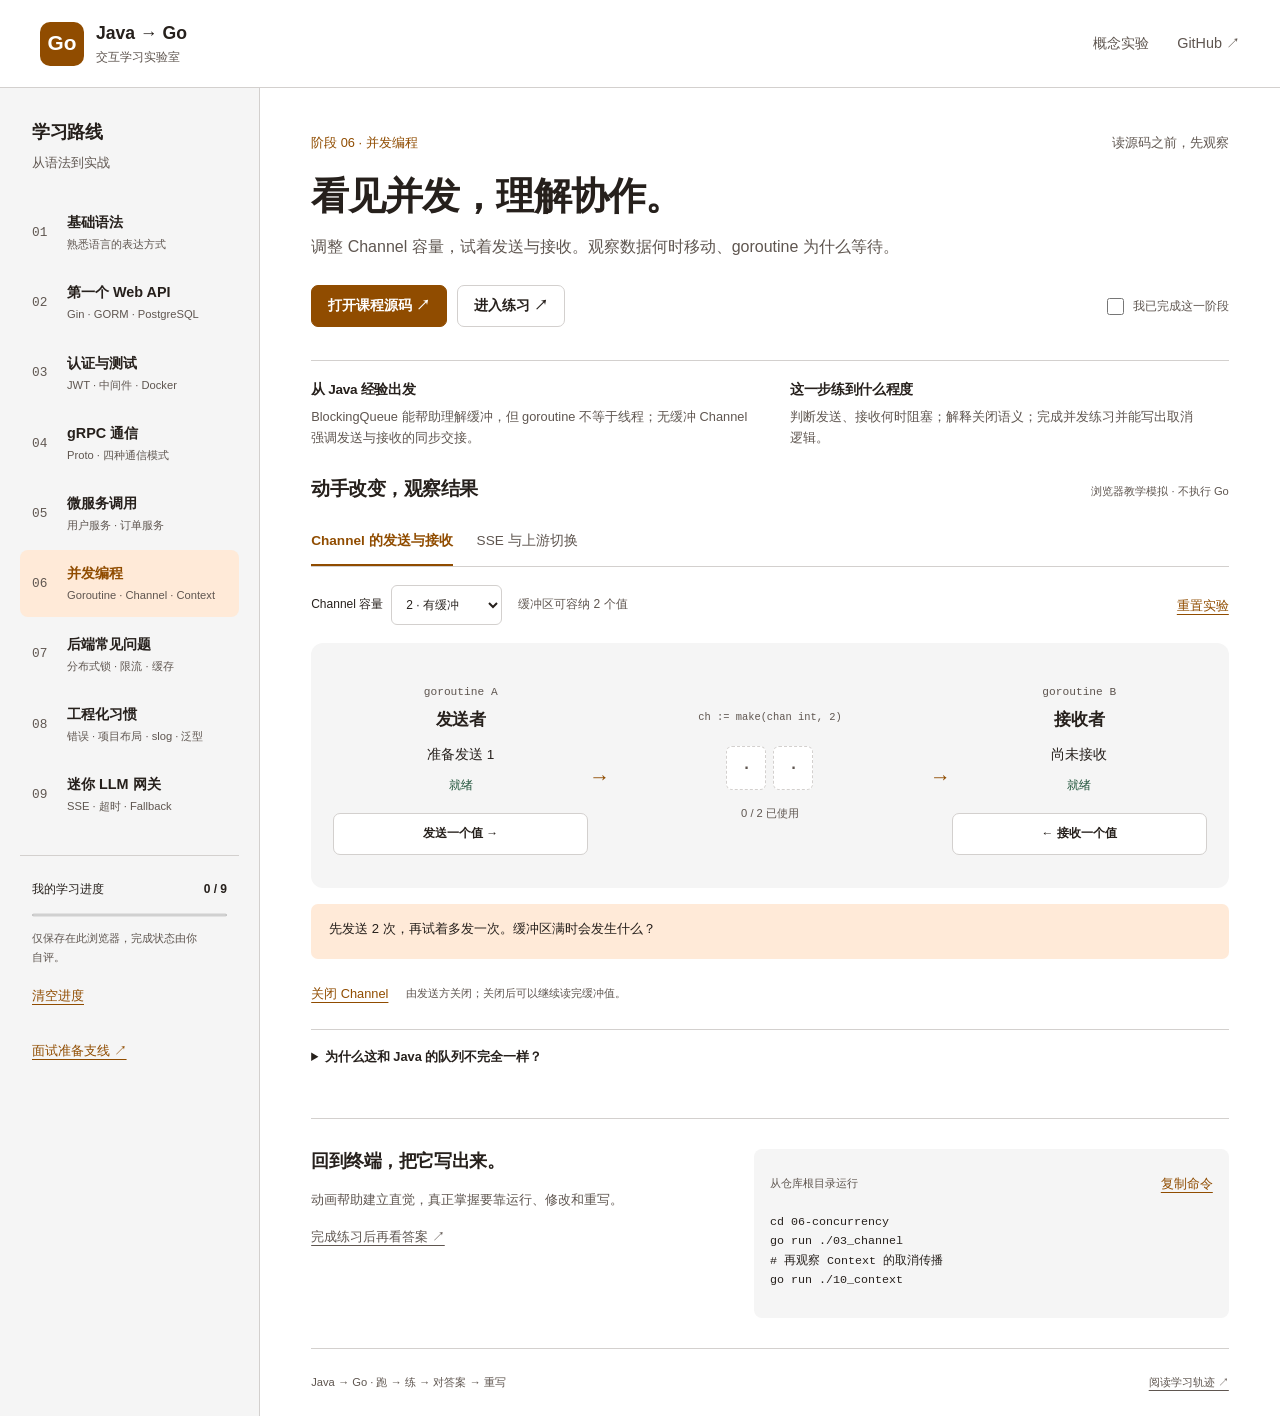
==== web/index.html @ a101d71e "feat: publish interactive Go learning lab with GitHub Pages" ====
<!doctype html>
<html lang="zh-CN">
<head>
  <meta charset="utf-8"><meta name="viewport" content="width=device-width, initial-scale=1">
  <title>Java → Go · 交互学习实验室</title>
  <meta name="description" content="面向 Java 开发者的 Go 交互学习实验室。九阶段课程、Channel 动态实验、SSE 与 fallback 逐步演示，连接真实源码与练习。">
  <link rel="icon" href="favicon.svg" type="image/svg+xml"><link rel="stylesheet" href="styles.css">
  <script type="module" src="app.mjs"></script>
</head>
<body>
<a class="skip" href="#lesson">跳到课程内容</a>
<header class="header"><a class="brand" href="#course-06"><span class="brand-symbol">Go</span><span>Java → Go <small>交互学习实验室</small></span></a><nav aria-label="主导航"><a href="#labs">概念实验</a><a href="https://github.com/hwj123hwj/go-learning-for-java-dev">GitHub ↗</a></nav></header>
<div class="workspace">
  <aside class="curriculum" aria-label="课程路线">
    <div class="sidebar-heading"><h2>学习路线</h2><span>从语法到实战</span></div>
    <div id="course-list"></div>
    <div class="progress-box"><label for="course-progress">我的学习进度 <strong id="progress-count">0 / 9</strong></label><progress id="course-progress" max="9" value="0"></progress><p id="storage-note">仅保存在此浏览器，完成状态由你自评。</p><button id="clear-progress" type="button" class="text-button">清空进度</button></div>
    <a class="branch-link" href="https://github.com/hwj123hwj/go-learning-for-java-dev/tree/main/interview-prep">面试准备支线 ↗</a>
  </aside>
  <main id="lesson">
    <section class="lesson-intro" aria-labelledby="lesson-title">
      <div class="lesson-topline"><span id="lesson-stage">阶段 06 · 并发编程</span><span class="reading-tag">读源码之前，先观察</span></div>
      <h1 id="lesson-title">看见并发，理解协作。</h1>
      <p id="lesson-description" class="lead">调整 Channel 容量，试着发送与接收。观察数据何时移动、goroutine 为什么等待。</p>
      <div class="lesson-actions"><a id="lesson-source" class="button primary" href="https://github.com/hwj123hwj/go-learning-for-java-dev/tree/main/06-concurrency">打开课程源码 ↗</a><a id="lesson-exercises" class="button" href="https://github.com/hwj123hwj/go-learning-for-java-dev/blob/main/06-concurrency/EXERCISES.md">进入练习 ↗</a><label class="completion"><input id="lesson-complete" type="checkbox">我已完成这一阶段</label></div>
    </section>
    <section class="lesson-notes" aria-label="本课学习要点"><div><h2>从 Java 经验出发</h2><p id="java-bridge"></p></div><div><h2>这一步练到什么程度</h2><p id="lesson-goal"></p></div></section>
    <section id="labs" class="labs" aria-labelledby="labs-title">
      <div class="section-title"><h2 id="labs-title">动手改变，观察结果</h2><span>浏览器教学模拟 · 不执行 Go</span></div>
      <div class="lab-tabs" role="tablist" aria-label="概念实验">
        <button id="tab-channel" role="tab" aria-selected="true" aria-controls="channel-panel" tabindex="0" data-lab="channel">Channel 的发送与接收</button>
        <button id="tab-gateway" role="tab" aria-selected="false" aria-controls="gateway-panel" tabindex="-1" data-lab="gateway">SSE 与上游切换</button>
      </div>
      <div id="channel-panel" role="tabpanel" aria-labelledby="tab-channel">
        <div class="lab-toolbar"><label>Channel 容量 <select id="capacity"><option value="0">0 · 无缓冲</option><option value="2" selected>2 · 有缓冲</option><option value="4">4 · 有缓冲</option></select></label><span id="channel-kind">缓冲区可容纳 2 个值</span><button id="channel-reset" class="text-button" type="button">重置实验</button></div>
        <div class="channel-stage" aria-label="发送者、Channel 和接收者状态">
          <div class="actor"><span class="actor-type">goroutine A</span><h3>发送者</h3><div id="sender-value" class="actor-value">准备发送 1</div><span id="sender-state" class="state">就绪</span><button id="send" type="button" class="button">发送一个值 →</button></div>
          <div class="channel-middle"><span class="connection-arrow" aria-hidden="true">→</span><div class="buffer-label"><code>ch := make(chan int, 2)</code></div><div id="buffer" class="buffer" aria-label="Channel 缓冲区"></div><div id="buffer-count">0 / 2 已使用</div><span class="connection-arrow" aria-hidden="true">→</span></div>
          <div class="actor"><span class="actor-type">goroutine B</span><h3>接收者</h3><div id="receiver-value" class="actor-value">尚未接收</div><span id="receiver-state" class="state">就绪</span><button id="receive" type="button" class="button">← 接收一个值</button></div>
        </div>
        <p id="channel-message" class="lab-message" role="status">先发送两次，再试着发送第三次。缓冲区满时会发生什么？</p>
        <div class="lab-footer"><button id="channel-close" type="button" class="text-button">关闭 Channel</button><span id="close-note">由发送方关闭；关闭后可以继续读完缓冲值。</span></div>
        <details class="explanation"><summary>为什么这和 Java 的队列不完全一样？</summary><p>有缓冲 Channel 可以类比有界 BlockingQueue，但容量为 0 时，发送与接收必须配对；它更接近一次交接。Channel 也有关闭语义：缓冲读完后返回零值与 ok=false。这个实验每侧只模拟一个 goroutine，一侧阻塞后不能继续执行下一次操作。</p><a href="https://github.com/hwj123hwj/go-learning-for-java-dev/blob/main/06-concurrency/03_channel/main.go">对照 03_channel/main.go ↗</a></details>
      </div>
      <div id="gateway-panel" role="tabpanel" aria-labelledby="tab-gateway" hidden>
        <div class="lab-toolbar"><label>上游 A 的行为 <select id="scenario"><option value="success">正常流式响应</option><option value="fallback">返回 503，切换 B</option><option value="invalid">返回 400，停止请求</option><option value="partial">输出后发生读错误</option><option value="cancel">客户端在流中取消</option></select></label><span>每一步对应一次链路状态变化</span></div>
        <div class="gateway-stage"><div class="route-node" data-node="client"><small>请求入口</small><h3>客户端</h3><span>POST /chat/completions</span></div><span class="route-arrow" aria-hidden="true">→</span><div class="route-node" data-node="proxy"><small>Chain.Stream</small><h3>Go 代理</h3><span>校验 · 转发 · Flush</span></div><span class="route-arrow" aria-hidden="true">→</span><div class="upstreams"><div class="route-node" data-node="a"><h3>上游 A</h3><span>首选</span></div><div class="route-node" data-node="b"><h3>上游 B</h3><span>备用</span></div></div></div>
        <div class="playback"><button id="play" class="button primary" type="button">播放过程</button><button id="step" class="button" type="button">下一步</button><button id="gateway-reset" class="text-button" type="button">重置</button><span id="step-count">0 / 0</span></div>
        <p id="gateway-message" class="lab-message" role="status">选择场景后播放，或逐步查看。</p>
        <div class="stream-output"><div><h3>客户端收到的内容</h3><p id="stream-text">等待请求…</p><span id="stream-state">尚未发送</span></div><div><h3>事件轨迹</h3><ol id="trace"><li>点击“播放过程”开始。</li></ol></div></div>
        <details class="explanation"><summary>动画与本仓库的实现有什么对应关系？</summary><p>这里演示流式路径：A 返回可切换的错误（例如 503）时直接尝试 B，不在 A 上重试。400 是不可重试错误。进入流读取后产生的读错误会原样返回，不再 fallback；客户端取消会结束请求。非流式路径才会按 ATTEMPTS 在同一上游重试。本动画的“断流”特指读取返回错误，并不等同于所有提前 EOF 场景。</p><a href="https://github.com/hwj123hwj/go-learning-for-java-dev/blob/main/09-streaming-proxy/internal/provider/chain.go">对照 provider/chain.go ↗</a></details>
      </div>
    </section>
    <section class="practice" aria-labelledby="practice-title"><div><h2 id="practice-title">回到终端，把它写出来。</h2><p id="practice-description">动画帮助建立直觉，真正掌握要靠运行、修改和重写。</p><a id="solution-link" href="https://github.com/hwj123hwj/go-learning-for-java-dev/blob/main/06-concurrency/SOLUTIONS.md">完成练习后再看答案 ↗</a></div><div class="command-panel"><div><span>从仓库根目录运行</span><button id="copy-command" type="button" class="text-button">复制命令</button></div><pre><code id="lesson-command"></code></pre><p id="copy-status" role="status"></p></div></section>
    <footer>Java → Go · 跑 → 练 → 对答案 → 重写 <a href="https://github.com/hwj123hwj/go-learning-for-java-dev/blob/main/JOURNEY.md">阅读学习轨迹 ↗</a></footer>
  </main>
</div>
<noscript>交互实验需要 JavaScript。<a href="https://github.com/hwj123hwj/go-learning-for-java-dev">打开完整课程与源码</a>。</noscript>
</body></html>
---- web/styles.css ----
:root{color-scheme:light;--bg:oklch(1 0 0);--surface:oklch(.97 0 0);--ink:oklch(.25 .012 60);--muted:oklch(.46 .015 60);--primary:oklch(.49 .12 60);--tint:oklch(.95 .035 60);--line:oklch(.86 .005 60);--accent:oklch(.36 .065 230);--success:oklch(.4 .07 160);--danger:oklch(.46 .15 25);font-family:-apple-system,BlinkMacSystemFont,"Segoe UI","PingFang SC","Microsoft YaHei",sans-serif;font-size:16px;line-height:1.65}
*{box-sizing:border-box}body{margin:0;background:var(--bg);color:var(--ink);min-width:320px}a{color:var(--primary);text-underline-offset:4px}button,input,select{font:inherit}button,a,input,select{touch-action:manipulation}button{cursor:pointer}button:disabled{cursor:not-allowed;opacity:.5}button:active:not(:disabled){transform:translateY(1px)}:focus-visible{outline:3px solid var(--primary);outline-offset:4px}h1,h2,h3{line-height:1.35;text-wrap:balance;letter-spacing:-.025em}p{max-width:72ch;text-wrap:pretty}h2{font-size:1.15rem}h3{font-size:1.05rem}code,pre{font-family:ui-monospace,SFMono-Regular,Consolas,monospace}button{transition:background 160ms ease-out,color 160ms ease-out}button:hover:not(:disabled){background:var(--tint)}[hidden]{display:none!important}.skip{position:fixed;top:-80px;left:16px;background:var(--ink);color:white;padding:12px;z-index:3}.skip:focus{top:12px}
.header{height:88px;padding-inline:40px;border-bottom:1px solid var(--line);display:flex;align-items:center;justify-content:space-between;gap:20px}.brand{display:flex;align-items:center;gap:12px;color:var(--ink);font-weight:750;text-decoration:none;font-size:1.1rem}.brand-symbol{width:44px;height:44px;background:var(--primary);color:var(--bg);border-radius:10px;display:grid;place-items:center;font-weight:800;font-size:1.3rem}.brand small{display:block;color:var(--muted);font-size:.75rem;font-weight:500}.header nav{display:flex;gap:28px;font-size:.9rem}.header nav a{color:var(--muted);text-decoration:none}
.workspace{display:grid;grid-template-columns:260px minmax(0,1fr);max-width:1600px;margin:auto}.curriculum{border-right:1px solid var(--line);padding:32px 20px;background:var(--surface)}.sidebar-heading{padding-inline:12px;margin-bottom:24px}.sidebar-heading h2{margin:0 0 4px}.sidebar-heading span{color:var(--muted);font-size:.8rem}.course-item{display:flex;width:100%;align-items:center;gap:12px;padding:12px;border:0;background:transparent;color:var(--ink);text-align:left;border-radius:8px;margin-bottom:4px;text-decoration:none}.course-item .course-number{font-family:ui-monospace,monospace;font-size:.8rem;color:var(--muted);min-width:23px}.course-item strong{display:block;font-size:.9rem;font-weight:650}.course-item small{display:block;color:var(--muted);font-size:.7rem}.course-item[aria-current="step"]{background:var(--tint);color:var(--primary)}.course-item:hover{background:var(--tint)}.course-done{margin-left:auto;color:var(--success)}.progress-box{padding:24px 12px 0;border-top:1px solid var(--line);margin-top:28px;font-size:.75rem}.progress-box label{display:flex;justify-content:space-between;gap:8px}.progress-box progress{accent-color:var(--primary);width:100%;height:6px;display:block;margin-top:12px}.progress-box p{color:var(--muted);font-size:.7rem}.branch-link{display:block;margin:26px 12px;font-size:.8rem}.text-button{padding:5px 0;min-height:36px;border:0;background:transparent;color:var(--primary);text-decoration:underline;text-underline-offset:4px;font-size:.8rem}
main{min-width:0;padding:44px clamp(24px,4vw,64px) 0}.lesson-topline{display:flex;justify-content:space-between;gap:12px;font-size:.8rem;color:var(--primary)}.reading-tag{color:var(--muted)}h1{font-size:2.35rem;margin:18px 0 12px}.lead{font-size:1rem;color:var(--muted);margin-top:0}.lesson-actions{display:flex;flex-wrap:wrap;gap:10px;align-items:center;margin-top:24px}.button{display:inline-flex;justify-content:center;align-items:center;min-height:42px;padding:8px 16px;border:1px solid var(--line);border-radius:7px;background:var(--bg);color:var(--ink);font-size:.85rem;font-weight:600;text-decoration:none}.button:hover{background:var(--tint)}.primary{background:var(--primary);border-color:var(--primary);color:var(--bg)}.primary:hover:not(:disabled){background:var(--ink);color:var(--bg)}.completion{display:flex;align-items:center;gap:6px;color:var(--muted);font-size:.78rem;margin-left:auto;min-height:44px}.completion input{width:17px;height:17px;accent-color:var(--primary)}.lesson-notes{display:grid;grid-template-columns:1fr 1fr;gap:40px;border-top:1px solid var(--line);margin-top:32px;padding:20px 0 28px}.lesson-notes h2{font-size:.85rem;margin:0 0 6px}.lesson-notes p{font-size:.8rem;color:var(--muted);margin:0}
.labs{scroll-margin-top:20px}.section-title{display:flex;align-items:baseline;justify-content:space-between;gap:15px;margin-bottom:16px}.section-title h2{margin:0;font-size:1.2rem}.section-title span{font-size:.7rem;color:var(--muted)}.lab-tabs{display:flex;border-bottom:1px solid var(--line);gap:24px}.lab-tabs button{min-height:48px;padding:12px 0;border:0;border-bottom:2px solid transparent;background:transparent;color:var(--muted);font-size:.85rem}.lab-tabs button[aria-selected="true"]{color:var(--primary);border-bottom-color:var(--primary);font-weight:700}.lab-toolbar{display:flex;flex-wrap:wrap;align-items:center;gap:16px;padding:18px 0;font-size:.75rem}.lab-toolbar label{display:flex;align-items:center;gap:8px}.lab-toolbar select{max-width:100%;font-size:.75rem;color:var(--ink);padding:8px 26px 8px 10px;border:1px solid var(--line);border-radius:6px;background:var(--bg);min-height:40px}.lab-toolbar>span{color:var(--muted)}.lab-toolbar>.text-button{margin-left:auto}
.channel-stage{display:grid;grid-template-columns:1fr 1.3fr 1fr;gap:16px;background:var(--surface);border-radius:12px;padding:28px 22px;min-height:245px;align-items:center}.actor{text-align:center;min-width:0}.actor-type{color:var(--muted);font-size:.7rem;font-family:ui-monospace,monospace}.actor h3{margin:6px 0 12px}.actor-value{font-size:.85rem;min-height:28px}.state{display:block;font-size:.72rem;color:var(--success);margin:4px 0 18px}.state.waiting{color:var(--primary)}.actor .button{font-size:.75rem;padding:8px 10px;width:100%}.channel-middle{position:relative;text-align:center;min-width:0}.buffer-label{font-size:.65rem;color:var(--muted);overflow-wrap:anywhere}.buffer{display:flex;justify-content:center;gap:7px;margin:20px 0 12px;min-height:46px}.slot{display:grid;place-items:center;width:40px;height:44px;border:1px dashed var(--line);border-radius:6px;color:var(--muted);font:700 1rem ui-monospace,monospace;background:var(--bg)}.slot.filled{background:var(--primary);color:var(--bg);border-color:var(--primary);animation:arrive 220ms ease-out}.handoff{display:flex;align-items:center;justify-content:center;border:1px dashed var(--line);border-radius:7px;padding:8px;font-size:.72rem;color:var(--muted);width:100%}#buffer-count{font-size:.7rem;color:var(--muted)}.connection-arrow{position:absolute;top:45%;font-size:1.3rem;color:var(--primary)}.connection-arrow:first-child{left:-15px}.connection-arrow:last-child{right:-15px}.lab-message{padding:14px 18px;background:var(--tint);color:var(--ink);border-radius:7px;font-size:.82rem;margin:16px 0;max-width:none;min-height:55px}.lab-footer{display:flex;align-items:center;gap:18px}.lab-footer span{color:var(--muted);font-size:.7rem}.explanation{margin-top:18px;border-top:1px solid var(--line);padding-top:16px;font-size:.8rem}.explanation summary{cursor:pointer;min-height:32px;font-weight:600}.explanation p{color:var(--muted)}
.gateway-stage{display:flex;align-items:center;gap:12px;background:var(--surface);padding:26px 20px;border-radius:12px;min-height:245px}.route-node{flex:1;padding:16px 12px;border:1px solid var(--line);border-radius:8px;background:var(--bg);min-width:0;transition:background 200ms ease-out,border-color 200ms ease-out}.route-node h3{margin:6px 0}.route-node small,.route-node span{font-size:.65rem;color:var(--muted);display:block;overflow-wrap:anywhere}.route-node.active{background:var(--tint);border-color:var(--primary)}.route-node.failed{border-color:var(--danger);background:oklch(.97 .015 25)}.route-arrow{color:var(--primary)}.upstreams{flex:1;display:flex;flex-direction:column;gap:8px}.upstreams .route-node{padding:8px 12px}.playback{display:flex;align-items:center;flex-wrap:wrap;gap:12px;margin-top:18px}.playback>span{margin-left:auto;font: .8rem ui-monospace,monospace;color:var(--muted)}.stream-output{display:grid;grid-template-columns:1fr 1fr;gap:28px;padding:8px 0}.stream-output h3{font-size:.8rem;margin:0 0 12px}.stream-output p{min-height:44px;margin:0 0 6px;font-size:1.1rem}.stream-output span{font-size:.7rem;color:var(--muted)}#trace{font: .7rem/1.8 ui-monospace,monospace;margin:0;padding-left:22px;min-height:126px;color:var(--muted)}
.practice{display:grid;grid-template-columns:1fr 1.15fr;gap:30px;margin-top:40px;padding-block:30px;border-top:1px solid var(--line)}.practice h2{margin-top:0}.practice p,.practice a{font-size:.8rem;color:var(--muted)}.command-panel{min-width:0;border-radius:8px;background:var(--surface);padding:16px}.command-panel>div{display:flex;align-items:center;justify-content:space-between;gap:8px;font-size:.7rem;color:var(--muted)}pre{margin:12px 0;font-size:.73rem;white-space:pre-wrap;overflow-wrap:anywhere}.command-panel p{margin:0}footer{display:flex;justify-content:space-between;gap:16px;padding-block:24px;border-top:1px solid var(--line);font-size:.7rem;color:var(--muted)}footer a{color:var(--muted)}noscript{padding:16px;display:block}@keyframes arrive{from{transform:translateY(-8px);opacity:.4}to{transform:translateY(0);opacity:1}}
@media(min-width:1300px){.curriculum{padding-inline:24px}.workspace{grid-template-columns:280px minmax(0,1fr)}}
@media(max-width:1050px){.workspace{grid-template-columns:220px minmax(0,1fr)}main{padding-inline:24px}.completion{margin-left:0}.channel-stage{gap:12px;padding:22px 12px}.reading-tag{display:none}.section-title{display:block}.section-title span{display:block;margin-top:6px}.practice{grid-template-columns:1fr}.gateway-stage{gap:6px;padding:22px 10px}}
@media(max-width:760px){.header{height:76px;padding-inline:18px}.header nav{gap:16px;font-size:.75rem}.workspace{display:block}.curriculum{border-right:0;border-bottom:1px solid var(--line);padding:18px}.sidebar-heading{display:none}#course-list{display:flex;overflow-x:auto;gap:6px;padding-bottom:8px}.course-item{min-width:150px;margin:0}.progress-box{margin:10px 0 0;padding:0;border:0}.progress-box p,.progress-box .text-button,.branch-link{display:none}.progress-box label{font-size:.7rem}.progress-box progress{margin-top:6px}main{padding:28px 18px 0}h1{font-size:1.85rem}.lesson-notes{gap:20px}.lab-toolbar>span{display:none}.lab-tabs{gap:16px}.lab-tabs button{font-size:.78rem}.channel-stage{grid-template-columns:1fr 1.05fr 1fr;padding:22px 10px;gap:12px}.buffer{gap:3px}.slot{width:28px;height:36px;font-size:.8rem}.actor h3{font-size:.95rem}.actor-value{font-size:.7rem}.actor .button{font-size:.68rem;padding:8px 4px}.actor-type{font-size:.6rem}.buffer-label{font-size:.57rem}.connection-arrow{display:none}.lab-footer{align-items:flex-start;gap:16px}.lab-footer button{white-space:nowrap}.stream-output{gap:18px}.route-node{padding:10px 7px}.route-node h3{font-size:.88rem}.route-node span{font-size:.58rem}.gateway-stage{gap:5px}footer{flex-wrap:wrap}.lesson-actions .button{font-size:.78rem}.completion{font-size:.73rem}.lab-toolbar label{flex-wrap:wrap}}
@media(max-width:380px){.header nav a:first-child{display:none}.lesson-notes{grid-template-columns:1fr;gap:16px}.channel-stage{gap:7px;padding-inline:7px}.slot{width:21px}.stream-output{grid-template-columns:1fr}.route-arrow{display:none}}
@media(prefers-reduced-motion:reduce){*,*::before,*::after{animation:none!important;transition:none!important}html{scroll-behavior:auto}}
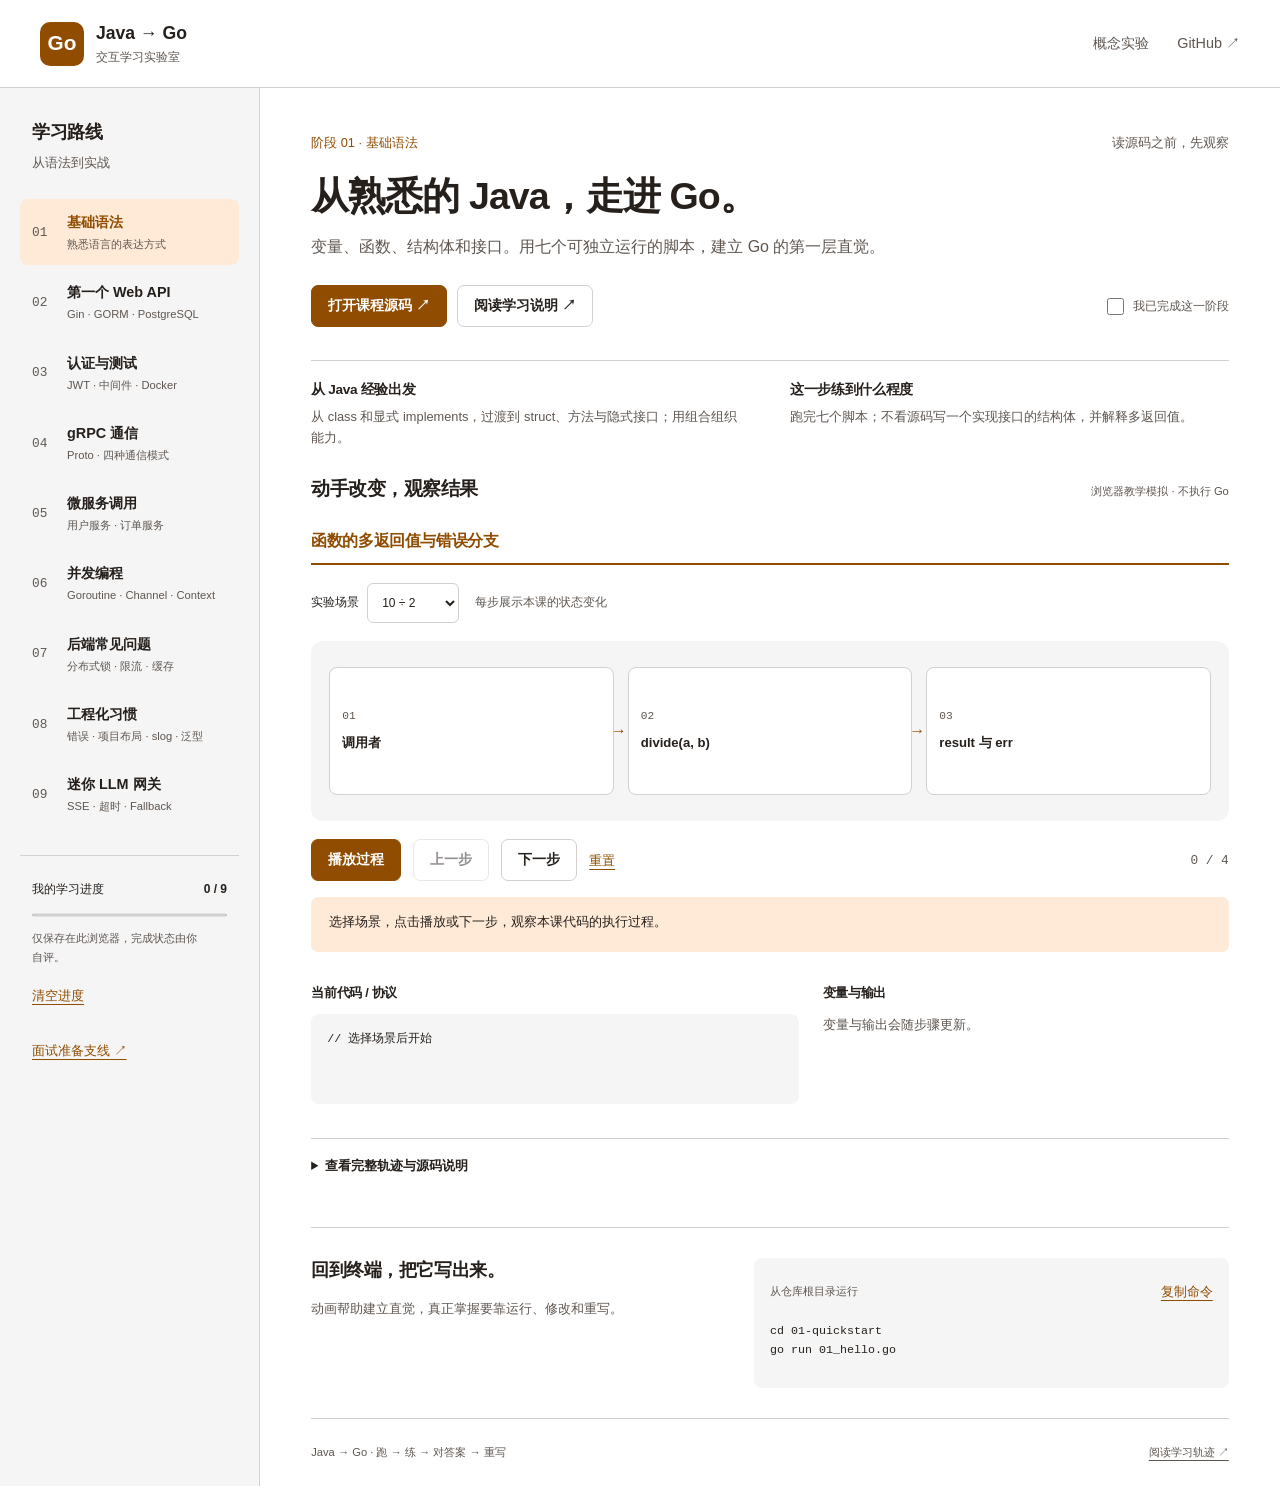
==== commit 585bebb6: "fix: show a dedicated interactive lab for each Go course" ====
--- a/web/index.html
+++ b/web/index.html
@@ -3,13 +3,13 @@
 <head>
   <meta charset="utf-8"><meta name="viewport" content="width=device-width, initial-scale=1">
   <title>Java → Go · 交互学习实验室</title>
-  <meta name="description" content="面向 Java 开发者的 Go 交互学习实验室。九阶段课程、Channel 动态实验、SSE 与 fallback 逐步演示，连接真实源码与练习。">
+  <meta name="description" content="面向 Java 开发者的 Go 交互学习实验室。九阶段课程各有对应实验：函数、API、JWT、gRPC、微服务、Channel、限流、错误链、SSE，连接真实源码与练习。">
   <link rel="icon" href="favicon.svg" type="image/svg+xml"><link rel="stylesheet" href="styles.css">
   <script type="module" src="app.mjs"></script>
 </head>
 <body>
 <a class="skip" href="#lesson">跳到课程内容</a>
-<header class="header"><a class="brand" href="#course-06"><span class="brand-symbol">Go</span><span>Java → Go <small>交互学习实验室</small></span></a><nav aria-label="主导航"><a href="#labs">概念实验</a><a href="https://github.com/hwj123hwj/go-learning-for-java-dev">GitHub ↗</a></nav></header>
+<header class="header"><a class="brand" href="#course-01"><span class="brand-symbol">Go</span><span>Java → Go <small>交互学习实验室</small></span></a><nav aria-label="主导航"><a href="#labs">概念实验</a><a href="https://github.com/hwj123hwj/go-learning-for-java-dev">GitHub ↗</a></nav></header>
 <div class="workspace">
   <aside class="curriculum" aria-label="课程路线">
     <div class="sidebar-heading"><h2>学习路线</h2><span>从语法到实战</span></div>
@@ -19,19 +19,24 @@
   </aside>
   <main id="lesson">
     <section class="lesson-intro" aria-labelledby="lesson-title">
-      <div class="lesson-topline"><span id="lesson-stage">阶段 06 · 并发编程</span><span class="reading-tag">读源码之前，先观察</span></div>
-      <h1 id="lesson-title">看见并发，理解协作。</h1>
-      <p id="lesson-description" class="lead">调整 Channel 容量，试着发送与接收。观察数据何时移动、goroutine 为什么等待。</p>
-      <div class="lesson-actions"><a id="lesson-source" class="button primary" href="https://github.com/hwj123hwj/go-learning-for-java-dev/tree/main/06-concurrency">打开课程源码 ↗</a><a id="lesson-exercises" class="button" href="https://github.com/hwj123hwj/go-learning-for-java-dev/blob/main/06-concurrency/EXERCISES.md">进入练习 ↗</a><label class="completion"><input id="lesson-complete" type="checkbox">我已完成这一阶段</label></div>
+      <div class="lesson-topline"><span id="lesson-stage">阶段 01 · 基础语法</span><span class="reading-tag">读源码之前，先观察</span></div>
+      <h1 id="lesson-title">从熟悉的 Java，走进 Go。</h1>
+      <p id="lesson-description" class="lead">变量、函数、结构体和接口。用七个可独立运行的脚本，建立 Go 的第一层直觉。</p>
+      <div class="lesson-actions"><a id="lesson-source" class="button primary" href="https://github.com/hwj123hwj/go-learning-for-java-dev/tree/main/01-quickstart">打开课程源码 ↗</a><a id="lesson-exercises" class="button" href="https://github.com/hwj123hwj/go-learning-for-java-dev/blob/main/01-quickstart/README.md">进入练习 ↗</a><label class="completion"><input id="lesson-complete" type="checkbox">我已完成这一阶段</label></div>
     </section>
     <section class="lesson-notes" aria-label="本课学习要点"><div><h2>从 Java 经验出发</h2><p id="java-bridge"></p></div><div><h2>这一步练到什么程度</h2><p id="lesson-goal"></p></div></section>
     <section id="labs" class="labs" aria-labelledby="labs-title">
       <div class="section-title"><h2 id="labs-title">动手改变，观察结果</h2><span>浏览器教学模拟 · 不执行 Go</span></div>
-      <div class="lab-tabs" role="tablist" aria-label="概念实验">
-        <button id="tab-channel" role="tab" aria-selected="true" aria-controls="channel-panel" tabindex="0" data-lab="channel">Channel 的发送与接收</button>
-        <button id="tab-gateway" role="tab" aria-selected="false" aria-controls="gateway-panel" tabindex="-1" data-lab="gateway">SSE 与上游切换</button>
+      <h3 id="lab-title" class="course-lab-title">本课实验</h3>
+      <div id="course-panel" aria-labelledby="lab-title" hidden>
+        <div class="lab-toolbar"><label>实验场景 <select class="course-scenario"></select></label><span>每步展示本课的状态变化</span></div>
+        <div class="course-diagram" aria-label="执行过程"></div>
+        <div class="playback"><button type="button" class="button primary" data-action="play">播放过程</button><button type="button" class="button" data-action="previous">上一步</button><button type="button" class="button" data-action="next">下一步</button><button type="button" class="text-button" data-action="reset">重置</button><span class="course-frame-count"></span></div>
+        <p class="course-frame-message lab-message" role="status"></p>
+        <div class="course-details"><div><h3>当前代码 / 协议</h3><pre><code class="course-frame-code"></code></pre></div><div><h3>变量与输出</h3><dl class="course-values"></dl></div></div>
+        <details class="explanation"><summary>查看完整轨迹与源码说明</summary><ol class="course-trace"></ol><p class="course-lab-note"></p><a class="course-lab-source">对照课程源码 ↗</a></details>
       </div>
-      <div id="channel-panel" role="tabpanel" aria-labelledby="tab-channel">
+      <div id="channel-panel" aria-labelledby="lab-title" hidden>
         <div class="lab-toolbar"><label>Channel 容量 <select id="capacity"><option value="0">0 · 无缓冲</option><option value="2" selected>2 · 有缓冲</option><option value="4">4 · 有缓冲</option></select></label><span id="channel-kind">缓冲区可容纳 2 个值</span><button id="channel-reset" class="text-button" type="button">重置实验</button></div>
         <div class="channel-stage" aria-label="发送者、Channel 和接收者状态">
           <div class="actor"><span class="actor-type">goroutine A</span><h3>发送者</h3><div id="sender-value" class="actor-value">准备发送 1</div><span id="sender-state" class="state">就绪</span><button id="send" type="button" class="button">发送一个值 →</button></div>
@@ -42,7 +47,7 @@
         <div class="lab-footer"><button id="channel-close" type="button" class="text-button">关闭 Channel</button><span id="close-note">由发送方关闭；关闭后可以继续读完缓冲值。</span></div>
         <details class="explanation"><summary>为什么这和 Java 的队列不完全一样？</summary><p>有缓冲 Channel 可以类比有界 BlockingQueue，但容量为 0 时，发送与接收必须配对；它更接近一次交接。Channel 也有关闭语义：缓冲读完后返回零值与 ok=false。这个实验每侧只模拟一个 goroutine，一侧阻塞后不能继续执行下一次操作。</p><a href="https://github.com/hwj123hwj/go-learning-for-java-dev/blob/main/06-concurrency/03_channel/main.go">对照 03_channel/main.go ↗</a></details>
       </div>
-      <div id="gateway-panel" role="tabpanel" aria-labelledby="tab-gateway" hidden>
+      <div id="gateway-panel" aria-labelledby="lab-title" hidden>
         <div class="lab-toolbar"><label>上游 A 的行为 <select id="scenario"><option value="success">正常流式响应</option><option value="fallback">返回 503，切换 B</option><option value="invalid">返回 400，停止请求</option><option value="partial">输出后发生读错误</option><option value="cancel">客户端在流中取消</option></select></label><span>每一步对应一次链路状态变化</span></div>
         <div class="gateway-stage"><div class="route-node" data-node="client"><small>请求入口</small><h3>客户端</h3><span>POST /chat/completions</span></div><span class="route-arrow" aria-hidden="true">→</span><div class="route-node" data-node="proxy"><small>Chain.Stream</small><h3>Go 代理</h3><span>校验 · 转发 · Flush</span></div><span class="route-arrow" aria-hidden="true">→</span><div class="upstreams"><div class="route-node" data-node="a"><h3>上游 A</h3><span>首选</span></div><div class="route-node" data-node="b"><h3>上游 B</h3><span>备用</span></div></div></div>
         <div class="playback"><button id="play" class="button primary" type="button">播放过程</button><button id="step" class="button" type="button">下一步</button><button id="gateway-reset" class="text-button" type="button">重置</button><span id="step-count">0 / 0</span></div>
--- a/web/styles.css
+++ b/web/styles.css
@@ -12,3 +12,12 @@
 @media(max-width:760px){.header{height:76px;padding-inline:18px}.header nav{gap:16px;font-size:.75rem}.workspace{display:block}.curriculum{border-right:0;border-bottom:1px solid var(--line);padding:18px}.sidebar-heading{display:none}#course-list{display:flex;overflow-x:auto;gap:6px;padding-bottom:8px}.course-item{min-width:150px;margin:0}.progress-box{margin:10px 0 0;padding:0;border:0}.progress-box p,.progress-box .text-button,.branch-link{display:none}.progress-box label{font-size:.7rem}.progress-box progress{margin-top:6px}main{padding:28px 18px 0}h1{font-size:1.85rem}.lesson-notes{gap:20px}.lab-toolbar>span{display:none}.lab-tabs{gap:16px}.lab-tabs button{font-size:.78rem}.channel-stage{grid-template-columns:1fr 1.05fr 1fr;padding:22px 10px;gap:12px}.buffer{gap:3px}.slot{width:28px;height:36px;font-size:.8rem}.actor h3{font-size:.95rem}.actor-value{font-size:.7rem}.actor .button{font-size:.68rem;padding:8px 4px}.actor-type{font-size:.6rem}.buffer-label{font-size:.57rem}.connection-arrow{display:none}.lab-footer{align-items:flex-start;gap:16px}.lab-footer button{white-space:nowrap}.stream-output{gap:18px}.route-node{padding:10px 7px}.route-node h3{font-size:.88rem}.route-node span{font-size:.58rem}.gateway-stage{gap:5px}footer{flex-wrap:wrap}.lesson-actions .button{font-size:.78rem}.completion{font-size:.73rem}.lab-toolbar label{flex-wrap:wrap}}
 @media(max-width:380px){.header nav a:first-child{display:none}.lesson-notes{grid-template-columns:1fr;gap:16px}.channel-stage{gap:7px;padding-inline:7px}.slot{width:21px}.stream-output{grid-template-columns:1fr}.route-arrow{display:none}}
 @media(prefers-reduced-motion:reduce){*,*::before,*::after{animation:none!important;transition:none!important}html{scroll-behavior:auto}}
+.course-lab-title{font-size:1rem;margin:0;padding:12px 0;border-bottom:2px solid var(--primary);color:var(--primary)}
+.course-diagram{display:flex;gap:14px;align-items:stretch;background:var(--surface);border-radius:12px;padding:26px 18px;min-height:180px}
+.concept-node{position:relative;flex:1;min-width:0;display:flex;flex-direction:column;justify-content:center;gap:10px;padding:16px 12px;border:1px solid var(--line);border-radius:8px;background:var(--bg);transition:background 180ms ease-out,border-color 180ms ease-out}
+.concept-node:not(:last-child)::after{content:'→';position:absolute;right:-14px;color:var(--primary)}
+.concept-node.current{border-color:var(--primary);background:var(--tint)}
+.concept-node.failed{border-color:var(--danger)}
+.concept-node strong{font-size:.82rem;overflow-wrap:anywhere}.concept-number{font:.7rem ui-monospace,monospace;color:var(--muted)}.concept-marker{font-size:.65rem;color:var(--primary)}
+.course-details{display:grid;grid-template-columns:1.2fr 1fr;gap:24px;padding:16px 0}.course-details>div{min-width:0}.course-details h3{font-size:.8rem;margin:0 0 12px}.course-details pre{padding:16px;background:var(--surface);border-radius:8px;min-height:90px;margin:0}.course-values{margin:0;font-size:.8rem}.course-values>div{display:flex;justify-content:space-between;gap:16px;padding:6px 0;border-bottom:1px solid var(--line)}.course-values dt{color:var(--muted)}.course-values dd{margin:0;overflow-wrap:anywhere;text-align:right}.value-empty{color:var(--muted)}.course-trace{padding-left:22px;color:var(--muted)}
+@media(max-width:760px){.course-diagram{flex-direction:column;gap:18px;padding:18px}.concept-node{padding:12px;flex-direction:row;justify-content:flex-start;align-items:center;gap:12px;min-height:54px}.concept-node:not(:last-child)::after{content:'↓';right:50%;bottom:-21px}.concept-marker{margin-left:auto}.course-details{grid-template-columns:1fr}.playback .button{font-size:.75rem;padding:8px 12px}}
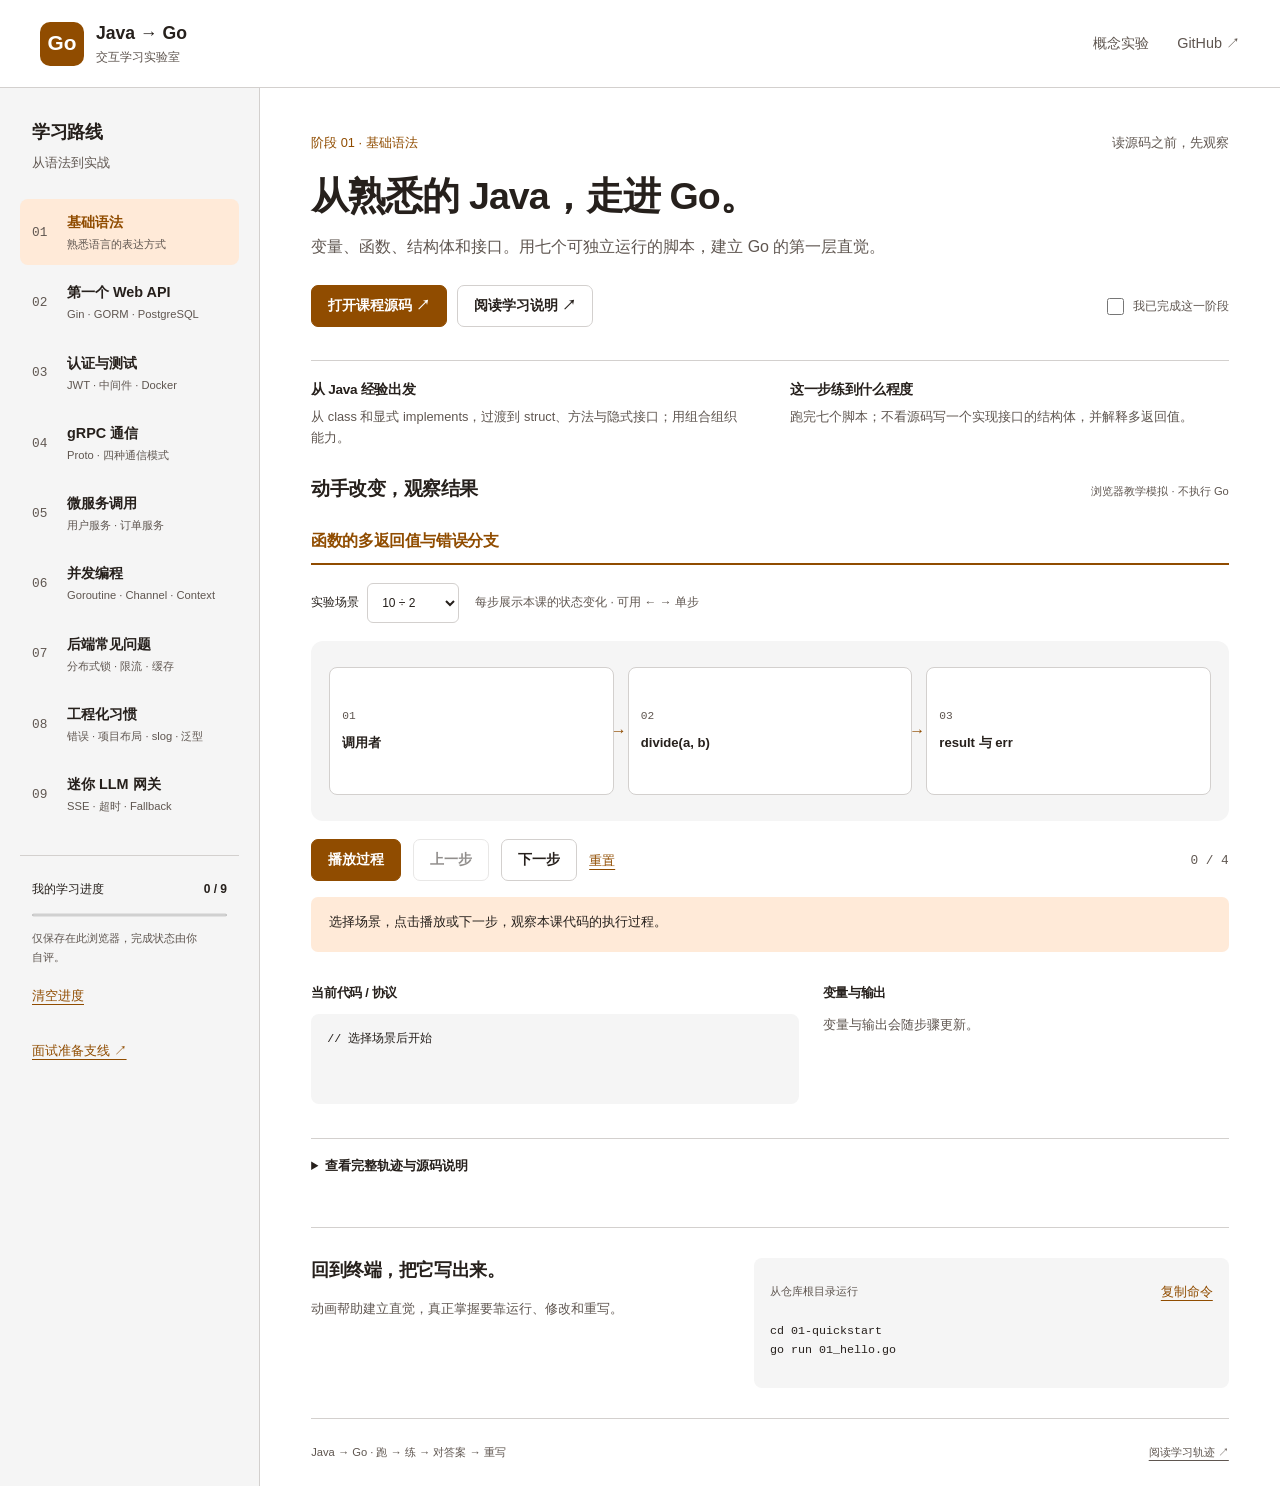
==== commit 7bcaae74: "feat(web): sharing meta, web manifest, 404 page and arrow-key lab stepping" ====
--- a/web/index.html
+++ b/web/index.html
@@ -4,7 +4,14 @@
   <meta charset="utf-8"><meta name="viewport" content="width=device-width, initial-scale=1">
   <title>Java → Go · 交互学习实验室</title>
   <meta name="description" content="面向 Java 开发者的 Go 交互学习实验室。九阶段课程各有对应实验：函数、API、JWT、gRPC、微服务、Channel、限流、错误链、SSE，连接真实源码与练习。">
-  <link rel="icon" href="favicon.svg" type="image/svg+xml"><link rel="stylesheet" href="styles.css">
+  <link rel="canonical" href="https://hwj123hwj.github.io/go-learning-for-java-dev/">
+  <meta name="theme-color" content="#97502e">
+  <meta property="og:title" content="Java → Go · 交互学习实验室">
+  <meta property="og:description" content="面向 Java 开发者的 Go 交互学习实验室。九阶段课程各有对应实验：函数、API、JWT、gRPC、微服务、Channel、限流、错误链、SSE。">
+  <meta property="og:type" content="website">
+  <meta property="og:url" content="https://hwj123hwj.github.io/go-learning-for-java-dev/">
+  <meta name="twitter:card" content="summary">
+  <link rel="icon" href="favicon.svg" type="image/svg+xml"><link rel="manifest" href="manifest.webmanifest"><link rel="stylesheet" href="styles.css">
   <script type="module" src="app.mjs"></script>
 </head>
 <body>
@@ -29,7 +36,7 @@
       <div class="section-title"><h2 id="labs-title">动手改变，观察结果</h2><span>浏览器教学模拟 · 不执行 Go</span></div>
       <h3 id="lab-title" class="course-lab-title">本课实验</h3>
       <div id="course-panel" aria-labelledby="lab-title" hidden>
-        <div class="lab-toolbar"><label>实验场景 <select class="course-scenario"></select></label><span>每步展示本课的状态变化</span></div>
+        <div class="lab-toolbar"><label>实验场景 <select class="course-scenario"></select></label><span>每步展示本课的状态变化 · 可用 ← → 单步</span></div>
         <div class="course-diagram" aria-label="执行过程"></div>
         <div class="playback"><button type="button" class="button primary" data-action="play">播放过程</button><button type="button" class="button" data-action="previous">上一步</button><button type="button" class="button" data-action="next">下一步</button><button type="button" class="text-button" data-action="reset">重置</button><span class="course-frame-count"></span></div>
         <p class="course-frame-message lab-message" role="status"></p>
@@ -48,7 +55,7 @@
         <details class="explanation"><summary>为什么这和 Java 的队列不完全一样？</summary><p>有缓冲 Channel 可以类比有界 BlockingQueue，但容量为 0 时，发送与接收必须配对；它更接近一次交接。Channel 也有关闭语义：缓冲读完后返回零值与 ok=false。这个实验每侧只模拟一个 goroutine，一侧阻塞后不能继续执行下一次操作。</p><a href="https://github.com/hwj123hwj/go-learning-for-java-dev/blob/main/06-concurrency/03_channel/main.go">对照 03_channel/main.go ↗</a></details>
       </div>
       <div id="gateway-panel" aria-labelledby="lab-title" hidden>
-        <div class="lab-toolbar"><label>上游 A 的行为 <select id="scenario"><option value="success">正常流式响应</option><option value="fallback">返回 503，切换 B</option><option value="invalid">返回 400，停止请求</option><option value="partial">输出后发生读错误</option><option value="cancel">客户端在流中取消</option></select></label><span>每一步对应一次链路状态变化</span></div>
+        <div class="lab-toolbar"><label>上游 A 的行为 <select id="scenario"><option value="success">正常流式响应</option><option value="fallback">返回 503，切换 B</option><option value="invalid">返回 400，停止请求</option><option value="partial">输出后发生读错误</option><option value="cancel">客户端在流中取消</option></select></label><span>每一步对应一次链路状态变化 · → 单步</span></div>
         <div class="gateway-stage"><div class="route-node" data-node="client"><small>请求入口</small><h3>客户端</h3><span>POST /chat/completions</span></div><span class="route-arrow" aria-hidden="true">→</span><div class="route-node" data-node="proxy"><small>Chain.Stream</small><h3>Go 代理</h3><span>校验 · 转发 · Flush</span></div><span class="route-arrow" aria-hidden="true">→</span><div class="upstreams"><div class="route-node" data-node="a"><h3>上游 A</h3><span>首选</span></div><div class="route-node" data-node="b"><h3>上游 B</h3><span>备用</span></div></div></div>
         <div class="playback"><button id="play" class="button primary" type="button">播放过程</button><button id="step" class="button" type="button">下一步</button><button id="gateway-reset" class="text-button" type="button">重置</button><span id="step-count">0 / 0</span></div>
         <p id="gateway-message" class="lab-message" role="status">选择场景后播放，或逐步查看。</p>
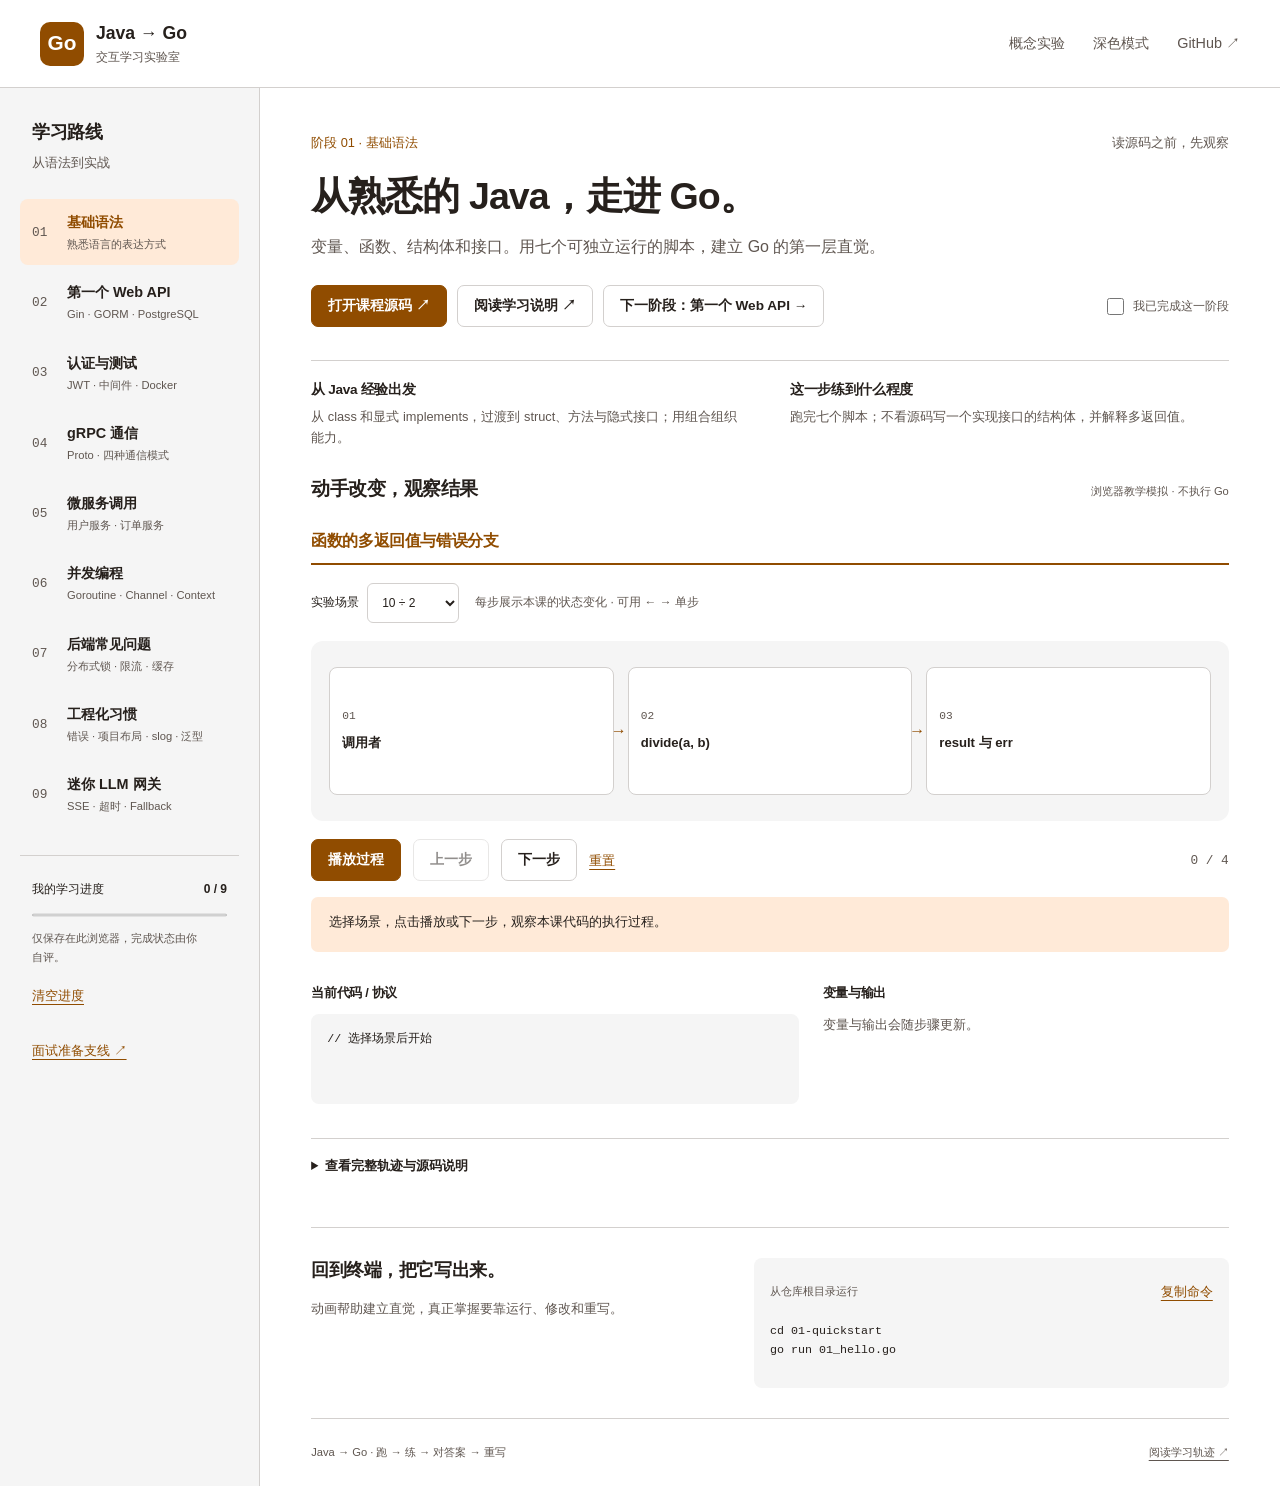
==== commit 7e9411f3: "feat(web): dark mode, next-stage navigation, gateway step-back, share card - Auto dark theme followi" ====
--- a/web/index.html
+++ b/web/index.html
@@ -10,13 +10,18 @@
   <meta property="og:description" content="面向 Java 开发者的 Go 交互学习实验室。九阶段课程各有对应实验：函数、API、JWT、gRPC、微服务、Channel、限流、错误链、SSE。">
   <meta property="og:type" content="website">
   <meta property="og:url" content="https://hwj123hwj.github.io/go-learning-for-java-dev/">
-  <meta name="twitter:card" content="summary">
+  <meta property="og:image" content="https://hwj123hwj.github.io/go-learning-for-java-dev/og-card.png">
+  <meta property="og:image:width" content="1200">
+  <meta property="og:image:height" content="630">
+  <meta name="twitter:card" content="summary_large_image">
+  <link rel="apple-touch-icon" href="icon-192.png">
   <link rel="icon" href="favicon.svg" type="image/svg+xml"><link rel="manifest" href="manifest.webmanifest"><link rel="stylesheet" href="styles.css">
+  <script>try{var t=localStorage.getItem('java-go-theme-v1');if(t==='dark'||t==='light')document.documentElement.dataset.theme=t}catch(e){}</script>
   <script type="module" src="app.mjs"></script>
 </head>
 <body>
 <a class="skip" href="#lesson">跳到课程内容</a>
-<header class="header"><a class="brand" href="#course-01"><span class="brand-symbol">Go</span><span>Java → Go <small>交互学习实验室</small></span></a><nav aria-label="主导航"><a href="#labs">概念实验</a><a href="https://github.com/hwj123hwj/go-learning-for-java-dev">GitHub ↗</a></nav></header>
+<header class="header"><a class="brand" href="#course-01"><span class="brand-symbol">Go</span><span>Java → Go <small>交互学习实验室</small></span></a><nav aria-label="主导航"><a href="#labs">概念实验</a><button id="theme-toggle" type="button" class="theme-toggle">深色模式</button><a href="https://github.com/hwj123hwj/go-learning-for-java-dev">GitHub ↗</a></nav></header>
 <div class="workspace">
   <aside class="curriculum" aria-label="课程路线">
     <div class="sidebar-heading"><h2>学习路线</h2><span>从语法到实战</span></div>
@@ -29,7 +34,7 @@
       <div class="lesson-topline"><span id="lesson-stage">阶段 01 · 基础语法</span><span class="reading-tag">读源码之前，先观察</span></div>
       <h1 id="lesson-title">从熟悉的 Java，走进 Go。</h1>
       <p id="lesson-description" class="lead">变量、函数、结构体和接口。用七个可独立运行的脚本，建立 Go 的第一层直觉。</p>
-      <div class="lesson-actions"><a id="lesson-source" class="button primary" href="https://github.com/hwj123hwj/go-learning-for-java-dev/tree/main/01-quickstart">打开课程源码 ↗</a><a id="lesson-exercises" class="button" href="https://github.com/hwj123hwj/go-learning-for-java-dev/blob/main/01-quickstart/README.md">进入练习 ↗</a><label class="completion"><input id="lesson-complete" type="checkbox">我已完成这一阶段</label></div>
+      <div class="lesson-actions"><a id="lesson-source" class="button primary" href="https://github.com/hwj123hwj/go-learning-for-java-dev/tree/main/01-quickstart">打开课程源码 ↗</a><a id="lesson-exercises" class="button" href="https://github.com/hwj123hwj/go-learning-for-java-dev/blob/main/01-quickstart/README.md">进入练习 ↗</a><a id="lesson-next" class="button" hidden>下一阶段 →</a><label class="completion"><input id="lesson-complete" type="checkbox">我已完成这一阶段</label></div>
     </section>
     <section class="lesson-notes" aria-label="本课学习要点"><div><h2>从 Java 经验出发</h2><p id="java-bridge"></p></div><div><h2>这一步练到什么程度</h2><p id="lesson-goal"></p></div></section>
     <section id="labs" class="labs" aria-labelledby="labs-title">
@@ -55,9 +60,9 @@
         <details class="explanation"><summary>为什么这和 Java 的队列不完全一样？</summary><p>有缓冲 Channel 可以类比有界 BlockingQueue，但容量为 0 时，发送与接收必须配对；它更接近一次交接。Channel 也有关闭语义：缓冲读完后返回零值与 ok=false。这个实验每侧只模拟一个 goroutine，一侧阻塞后不能继续执行下一次操作。</p><a href="https://github.com/hwj123hwj/go-learning-for-java-dev/blob/main/06-concurrency/03_channel/main.go">对照 03_channel/main.go ↗</a></details>
       </div>
       <div id="gateway-panel" aria-labelledby="lab-title" hidden>
-        <div class="lab-toolbar"><label>上游 A 的行为 <select id="scenario"><option value="success">正常流式响应</option><option value="fallback">返回 503，切换 B</option><option value="invalid">返回 400，停止请求</option><option value="partial">输出后发生读错误</option><option value="cancel">客户端在流中取消</option></select></label><span>每一步对应一次链路状态变化 · → 单步</span></div>
+        <div class="lab-toolbar"><label>上游 A 的行为 <select id="scenario"><option value="success">正常流式响应</option><option value="fallback">返回 503，切换 B</option><option value="invalid">返回 400，停止请求</option><option value="partial">输出后发生读错误</option><option value="cancel">客户端在流中取消</option></select></label><span>每一步对应一次链路状态变化 · 可用 ← → 单步</span></div>
         <div class="gateway-stage"><div class="route-node" data-node="client"><small>请求入口</small><h3>客户端</h3><span>POST /chat/completions</span></div><span class="route-arrow" aria-hidden="true">→</span><div class="route-node" data-node="proxy"><small>Chain.Stream</small><h3>Go 代理</h3><span>校验 · 转发 · Flush</span></div><span class="route-arrow" aria-hidden="true">→</span><div class="upstreams"><div class="route-node" data-node="a"><h3>上游 A</h3><span>首选</span></div><div class="route-node" data-node="b"><h3>上游 B</h3><span>备用</span></div></div></div>
-        <div class="playback"><button id="play" class="button primary" type="button">播放过程</button><button id="step" class="button" type="button">下一步</button><button id="gateway-reset" class="text-button" type="button">重置</button><span id="step-count">0 / 0</span></div>
+        <div class="playback"><button id="play" class="button primary" type="button">播放过程</button><button id="step-back" class="button" type="button" disabled>上一步</button><button id="step" class="button" type="button">下一步</button><button id="gateway-reset" class="text-button" type="button">重置</button><span id="step-count">0 / 0</span></div>
         <p id="gateway-message" class="lab-message" role="status">选择场景后播放，或逐步查看。</p>
         <div class="stream-output"><div><h3>客户端收到的内容</h3><p id="stream-text">等待请求…</p><span id="stream-state">尚未发送</span></div><div><h3>事件轨迹</h3><ol id="trace"><li>点击“播放过程”开始。</li></ol></div></div>
         <details class="explanation"><summary>动画与本仓库的实现有什么对应关系？</summary><p>这里演示流式路径：A 返回可切换的错误（例如 503）时直接尝试 B，不在 A 上重试。400 是不可重试错误。进入流读取后产生的读错误会原样返回，不再 fallback；客户端取消会结束请求。非流式路径才会按 ATTEMPTS 在同一上游重试。本动画的“断流”特指读取返回错误，并不等同于所有提前 EOF 场景。</p><a href="https://github.com/hwj123hwj/go-learning-for-java-dev/blob/main/09-streaming-proxy/internal/provider/chain.go">对照 provider/chain.go ↗</a></details>
--- a/web/styles.css
+++ b/web/styles.css
@@ -1,11 +1,13 @@
-:root{color-scheme:light;--bg:oklch(1 0 0);--surface:oklch(.97 0 0);--ink:oklch(.25 .012 60);--muted:oklch(.46 .015 60);--primary:oklch(.49 .12 60);--tint:oklch(.95 .035 60);--line:oklch(.86 .005 60);--accent:oklch(.36 .065 230);--success:oklch(.4 .07 160);--danger:oklch(.46 .15 25);font-family:-apple-system,BlinkMacSystemFont,"Segoe UI","PingFang SC","Microsoft YaHei",sans-serif;font-size:16px;line-height:1.65}
-*{box-sizing:border-box}body{margin:0;background:var(--bg);color:var(--ink);min-width:320px}a{color:var(--primary);text-underline-offset:4px}button,input,select{font:inherit}button,a,input,select{touch-action:manipulation}button{cursor:pointer}button:disabled{cursor:not-allowed;opacity:.5}button:active:not(:disabled){transform:translateY(1px)}:focus-visible{outline:3px solid var(--primary);outline-offset:4px}h1,h2,h3{line-height:1.35;text-wrap:balance;letter-spacing:-.025em}p{max-width:72ch;text-wrap:pretty}h2{font-size:1.15rem}h3{font-size:1.05rem}code,pre{font-family:ui-monospace,SFMono-Regular,Consolas,monospace}button{transition:background 160ms ease-out,color 160ms ease-out}button:hover:not(:disabled){background:var(--tint)}[hidden]{display:none!important}.skip{position:fixed;top:-80px;left:16px;background:var(--ink);color:white;padding:12px;z-index:3}.skip:focus{top:12px}
-.header{height:88px;padding-inline:40px;border-bottom:1px solid var(--line);display:flex;align-items:center;justify-content:space-between;gap:20px}.brand{display:flex;align-items:center;gap:12px;color:var(--ink);font-weight:750;text-decoration:none;font-size:1.1rem}.brand-symbol{width:44px;height:44px;background:var(--primary);color:var(--bg);border-radius:10px;display:grid;place-items:center;font-weight:800;font-size:1.3rem}.brand small{display:block;color:var(--muted);font-size:.75rem;font-weight:500}.header nav{display:flex;gap:28px;font-size:.9rem}.header nav a{color:var(--muted);text-decoration:none}
+:root{color-scheme:light;--bg:oklch(1 0 0);--surface:oklch(.97 0 0);--ink:oklch(.25 .012 60);--muted:oklch(.46 .015 60);--primary:oklch(.49 .12 60);--tint:oklch(.95 .035 60);--line:oklch(.86 .005 60);--accent:oklch(.36 .065 230);--success:oklch(.4 .07 160);--danger:oklch(.46 .15 25);--danger-weak:oklch(.97 .015 25);font-family:-apple-system,BlinkMacSystemFont,"Segoe UI","PingFang SC","Microsoft YaHei",sans-serif;font-size:16px;line-height:1.65}
+@media(prefers-color-scheme:dark){:root:not([data-theme]){color-scheme:dark;--bg:oklch(.17 .012 60);--surface:oklch(.22 .014 60);--ink:oklch(.93 .012 60);--muted:oklch(.72 .02 60);--primary:oklch(.8 .11 62);--tint:oklch(.28 .035 60);--line:oklch(.32 .018 60);--accent:oklch(.75 .07 230);--success:oklch(.72 .09 160);--danger:oklch(.7 .13 25);--danger-weak:oklch(.27 .05 25)}}
+:root[data-theme="dark"]{color-scheme:dark;--bg:oklch(.17 .012 60);--surface:oklch(.22 .014 60);--ink:oklch(.93 .012 60);--muted:oklch(.72 .02 60);--primary:oklch(.8 .11 62);--tint:oklch(.28 .035 60);--line:oklch(.32 .018 60);--accent:oklch(.75 .07 230);--success:oklch(.72 .09 160);--danger:oklch(.7 .13 25);--danger-weak:oklch(.27 .05 25)}
+*{box-sizing:border-box}body{margin:0;background:var(--bg);color:var(--ink);min-width:320px}a{color:var(--primary);text-underline-offset:4px}button,input,select{font:inherit}button,a,input,select{touch-action:manipulation}button{cursor:pointer}button:disabled{cursor:not-allowed;opacity:.5}button:active:not(:disabled){transform:translateY(1px)}:focus-visible{outline:3px solid var(--primary);outline-offset:4px}h1,h2,h3{line-height:1.35;text-wrap:balance;letter-spacing:-.025em}p{max-width:72ch;text-wrap:pretty}h2{font-size:1.15rem}h3{font-size:1.05rem}code,pre{font-family:ui-monospace,SFMono-Regular,Consolas,monospace}button{transition:background 160ms ease-out,color 160ms ease-out}button:hover:not(:disabled){background:var(--tint)}[hidden]{display:none!important}.skip{position:fixed;top:-80px;left:16px;background:var(--ink);color:var(--bg);padding:12px;z-index:3}.skip:focus{top:12px}
+.header{height:88px;padding-inline:40px;border-bottom:1px solid var(--line);display:flex;align-items:center;justify-content:space-between;gap:20px}.brand{display:flex;align-items:center;gap:12px;color:var(--ink);font-weight:750;text-decoration:none;font-size:1.1rem}.brand-symbol{width:44px;height:44px;background:var(--primary);color:var(--bg);border-radius:10px;display:grid;place-items:center;font-weight:800;font-size:1.3rem}.brand small{display:block;color:var(--muted);font-size:.75rem;font-weight:500}.header nav{display:flex;gap:28px;font-size:.9rem}.header nav a{color:var(--muted);text-decoration:none}.theme-toggle{border:0;background:transparent;color:var(--muted);font-size:.9rem;padding:0}.theme-toggle:hover{background:transparent;color:var(--ink)}
 .workspace{display:grid;grid-template-columns:260px minmax(0,1fr);max-width:1600px;margin:auto}.curriculum{border-right:1px solid var(--line);padding:32px 20px;background:var(--surface)}.sidebar-heading{padding-inline:12px;margin-bottom:24px}.sidebar-heading h2{margin:0 0 4px}.sidebar-heading span{color:var(--muted);font-size:.8rem}.course-item{display:flex;width:100%;align-items:center;gap:12px;padding:12px;border:0;background:transparent;color:var(--ink);text-align:left;border-radius:8px;margin-bottom:4px;text-decoration:none}.course-item .course-number{font-family:ui-monospace,monospace;font-size:.8rem;color:var(--muted);min-width:23px}.course-item strong{display:block;font-size:.9rem;font-weight:650}.course-item small{display:block;color:var(--muted);font-size:.7rem}.course-item[aria-current="step"]{background:var(--tint);color:var(--primary)}.course-item:hover{background:var(--tint)}.course-done{margin-left:auto;color:var(--success)}.progress-box{padding:24px 12px 0;border-top:1px solid var(--line);margin-top:28px;font-size:.75rem}.progress-box label{display:flex;justify-content:space-between;gap:8px}.progress-box progress{accent-color:var(--primary);width:100%;height:6px;display:block;margin-top:12px}.progress-box p{color:var(--muted);font-size:.7rem}.branch-link{display:block;margin:26px 12px;font-size:.8rem}.text-button{padding:5px 0;min-height:36px;border:0;background:transparent;color:var(--primary);text-decoration:underline;text-underline-offset:4px;font-size:.8rem}
 main{min-width:0;padding:44px clamp(24px,4vw,64px) 0}.lesson-topline{display:flex;justify-content:space-between;gap:12px;font-size:.8rem;color:var(--primary)}.reading-tag{color:var(--muted)}h1{font-size:2.35rem;margin:18px 0 12px}.lead{font-size:1rem;color:var(--muted);margin-top:0}.lesson-actions{display:flex;flex-wrap:wrap;gap:10px;align-items:center;margin-top:24px}.button{display:inline-flex;justify-content:center;align-items:center;min-height:42px;padding:8px 16px;border:1px solid var(--line);border-radius:7px;background:var(--bg);color:var(--ink);font-size:.85rem;font-weight:600;text-decoration:none}.button:hover{background:var(--tint)}.primary{background:var(--primary);border-color:var(--primary);color:var(--bg)}.primary:hover:not(:disabled){background:var(--ink);color:var(--bg)}.completion{display:flex;align-items:center;gap:6px;color:var(--muted);font-size:.78rem;margin-left:auto;min-height:44px}.completion input{width:17px;height:17px;accent-color:var(--primary)}.lesson-notes{display:grid;grid-template-columns:1fr 1fr;gap:40px;border-top:1px solid var(--line);margin-top:32px;padding:20px 0 28px}.lesson-notes h2{font-size:.85rem;margin:0 0 6px}.lesson-notes p{font-size:.8rem;color:var(--muted);margin:0}
 .labs{scroll-margin-top:20px}.section-title{display:flex;align-items:baseline;justify-content:space-between;gap:15px;margin-bottom:16px}.section-title h2{margin:0;font-size:1.2rem}.section-title span{font-size:.7rem;color:var(--muted)}.lab-tabs{display:flex;border-bottom:1px solid var(--line);gap:24px}.lab-tabs button{min-height:48px;padding:12px 0;border:0;border-bottom:2px solid transparent;background:transparent;color:var(--muted);font-size:.85rem}.lab-tabs button[aria-selected="true"]{color:var(--primary);border-bottom-color:var(--primary);font-weight:700}.lab-toolbar{display:flex;flex-wrap:wrap;align-items:center;gap:16px;padding:18px 0;font-size:.75rem}.lab-toolbar label{display:flex;align-items:center;gap:8px}.lab-toolbar select{max-width:100%;font-size:.75rem;color:var(--ink);padding:8px 26px 8px 10px;border:1px solid var(--line);border-radius:6px;background:var(--bg);min-height:40px}.lab-toolbar>span{color:var(--muted)}.lab-toolbar>.text-button{margin-left:auto}
 .channel-stage{display:grid;grid-template-columns:1fr 1.3fr 1fr;gap:16px;background:var(--surface);border-radius:12px;padding:28px 22px;min-height:245px;align-items:center}.actor{text-align:center;min-width:0}.actor-type{color:var(--muted);font-size:.7rem;font-family:ui-monospace,monospace}.actor h3{margin:6px 0 12px}.actor-value{font-size:.85rem;min-height:28px}.state{display:block;font-size:.72rem;color:var(--success);margin:4px 0 18px}.state.waiting{color:var(--primary)}.actor .button{font-size:.75rem;padding:8px 10px;width:100%}.channel-middle{position:relative;text-align:center;min-width:0}.buffer-label{font-size:.65rem;color:var(--muted);overflow-wrap:anywhere}.buffer{display:flex;justify-content:center;gap:7px;margin:20px 0 12px;min-height:46px}.slot{display:grid;place-items:center;width:40px;height:44px;border:1px dashed var(--line);border-radius:6px;color:var(--muted);font:700 1rem ui-monospace,monospace;background:var(--bg)}.slot.filled{background:var(--primary);color:var(--bg);border-color:var(--primary);animation:arrive 220ms ease-out}.handoff{display:flex;align-items:center;justify-content:center;border:1px dashed var(--line);border-radius:7px;padding:8px;font-size:.72rem;color:var(--muted);width:100%}#buffer-count{font-size:.7rem;color:var(--muted)}.connection-arrow{position:absolute;top:45%;font-size:1.3rem;color:var(--primary)}.connection-arrow:first-child{left:-15px}.connection-arrow:last-child{right:-15px}.lab-message{padding:14px 18px;background:var(--tint);color:var(--ink);border-radius:7px;font-size:.82rem;margin:16px 0;max-width:none;min-height:55px}.lab-footer{display:flex;align-items:center;gap:18px}.lab-footer span{color:var(--muted);font-size:.7rem}.explanation{margin-top:18px;border-top:1px solid var(--line);padding-top:16px;font-size:.8rem}.explanation summary{cursor:pointer;min-height:32px;font-weight:600}.explanation p{color:var(--muted)}
-.gateway-stage{display:flex;align-items:center;gap:12px;background:var(--surface);padding:26px 20px;border-radius:12px;min-height:245px}.route-node{flex:1;padding:16px 12px;border:1px solid var(--line);border-radius:8px;background:var(--bg);min-width:0;transition:background 200ms ease-out,border-color 200ms ease-out}.route-node h3{margin:6px 0}.route-node small,.route-node span{font-size:.65rem;color:var(--muted);display:block;overflow-wrap:anywhere}.route-node.active{background:var(--tint);border-color:var(--primary)}.route-node.failed{border-color:var(--danger);background:oklch(.97 .015 25)}.route-arrow{color:var(--primary)}.upstreams{flex:1;display:flex;flex-direction:column;gap:8px}.upstreams .route-node{padding:8px 12px}.playback{display:flex;align-items:center;flex-wrap:wrap;gap:12px;margin-top:18px}.playback>span{margin-left:auto;font: .8rem ui-monospace,monospace;color:var(--muted)}.stream-output{display:grid;grid-template-columns:1fr 1fr;gap:28px;padding:8px 0}.stream-output h3{font-size:.8rem;margin:0 0 12px}.stream-output p{min-height:44px;margin:0 0 6px;font-size:1.1rem}.stream-output span{font-size:.7rem;color:var(--muted)}#trace{font: .7rem/1.8 ui-monospace,monospace;margin:0;padding-left:22px;min-height:126px;color:var(--muted)}
+.gateway-stage{display:flex;align-items:center;gap:12px;background:var(--surface);padding:26px 20px;border-radius:12px;min-height:245px}.route-node{flex:1;padding:16px 12px;border:1px solid var(--line);border-radius:8px;background:var(--bg);min-width:0;transition:background 200ms ease-out,border-color 200ms ease-out}.route-node h3{margin:6px 0}.route-node small,.route-node span{font-size:.65rem;color:var(--muted);display:block;overflow-wrap:anywhere}.route-node.active{background:var(--tint);border-color:var(--primary)}.route-node.failed{border-color:var(--danger);background:var(--danger-weak)}.route-arrow{color:var(--primary)}.upstreams{flex:1;display:flex;flex-direction:column;gap:8px}.upstreams .route-node{padding:8px 12px}.playback{display:flex;align-items:center;flex-wrap:wrap;gap:12px;margin-top:18px}.playback>span{margin-left:auto;font: .8rem ui-monospace,monospace;color:var(--muted)}.stream-output{display:grid;grid-template-columns:1fr 1fr;gap:28px;padding:8px 0}.stream-output h3{font-size:.8rem;margin:0 0 12px}.stream-output p{min-height:44px;margin:0 0 6px;font-size:1.1rem}.stream-output span{font-size:.7rem;color:var(--muted)}#trace{font: .7rem/1.8 ui-monospace,monospace;margin:0;padding-left:22px;min-height:126px;color:var(--muted)}
 .practice{display:grid;grid-template-columns:1fr 1.15fr;gap:30px;margin-top:40px;padding-block:30px;border-top:1px solid var(--line)}.practice h2{margin-top:0}.practice p,.practice a{font-size:.8rem;color:var(--muted)}.command-panel{min-width:0;border-radius:8px;background:var(--surface);padding:16px}.command-panel>div{display:flex;align-items:center;justify-content:space-between;gap:8px;font-size:.7rem;color:var(--muted)}pre{margin:12px 0;font-size:.73rem;white-space:pre-wrap;overflow-wrap:anywhere}.command-panel p{margin:0}footer{display:flex;justify-content:space-between;gap:16px;padding-block:24px;border-top:1px solid var(--line);font-size:.7rem;color:var(--muted)}footer a{color:var(--muted)}noscript{padding:16px;display:block}@keyframes arrive{from{transform:translateY(-8px);opacity:.4}to{transform:translateY(0);opacity:1}}
 @media(min-width:1300px){.curriculum{padding-inline:24px}.workspace{grid-template-columns:280px minmax(0,1fr)}}
 @media(max-width:1050px){.workspace{grid-template-columns:220px minmax(0,1fr)}main{padding-inline:24px}.completion{margin-left:0}.channel-stage{gap:12px;padding:22px 12px}.reading-tag{display:none}.section-title{display:block}.section-title span{display:block;margin-top:6px}.practice{grid-template-columns:1fr}.gateway-stage{gap:6px;padding:22px 10px}}
